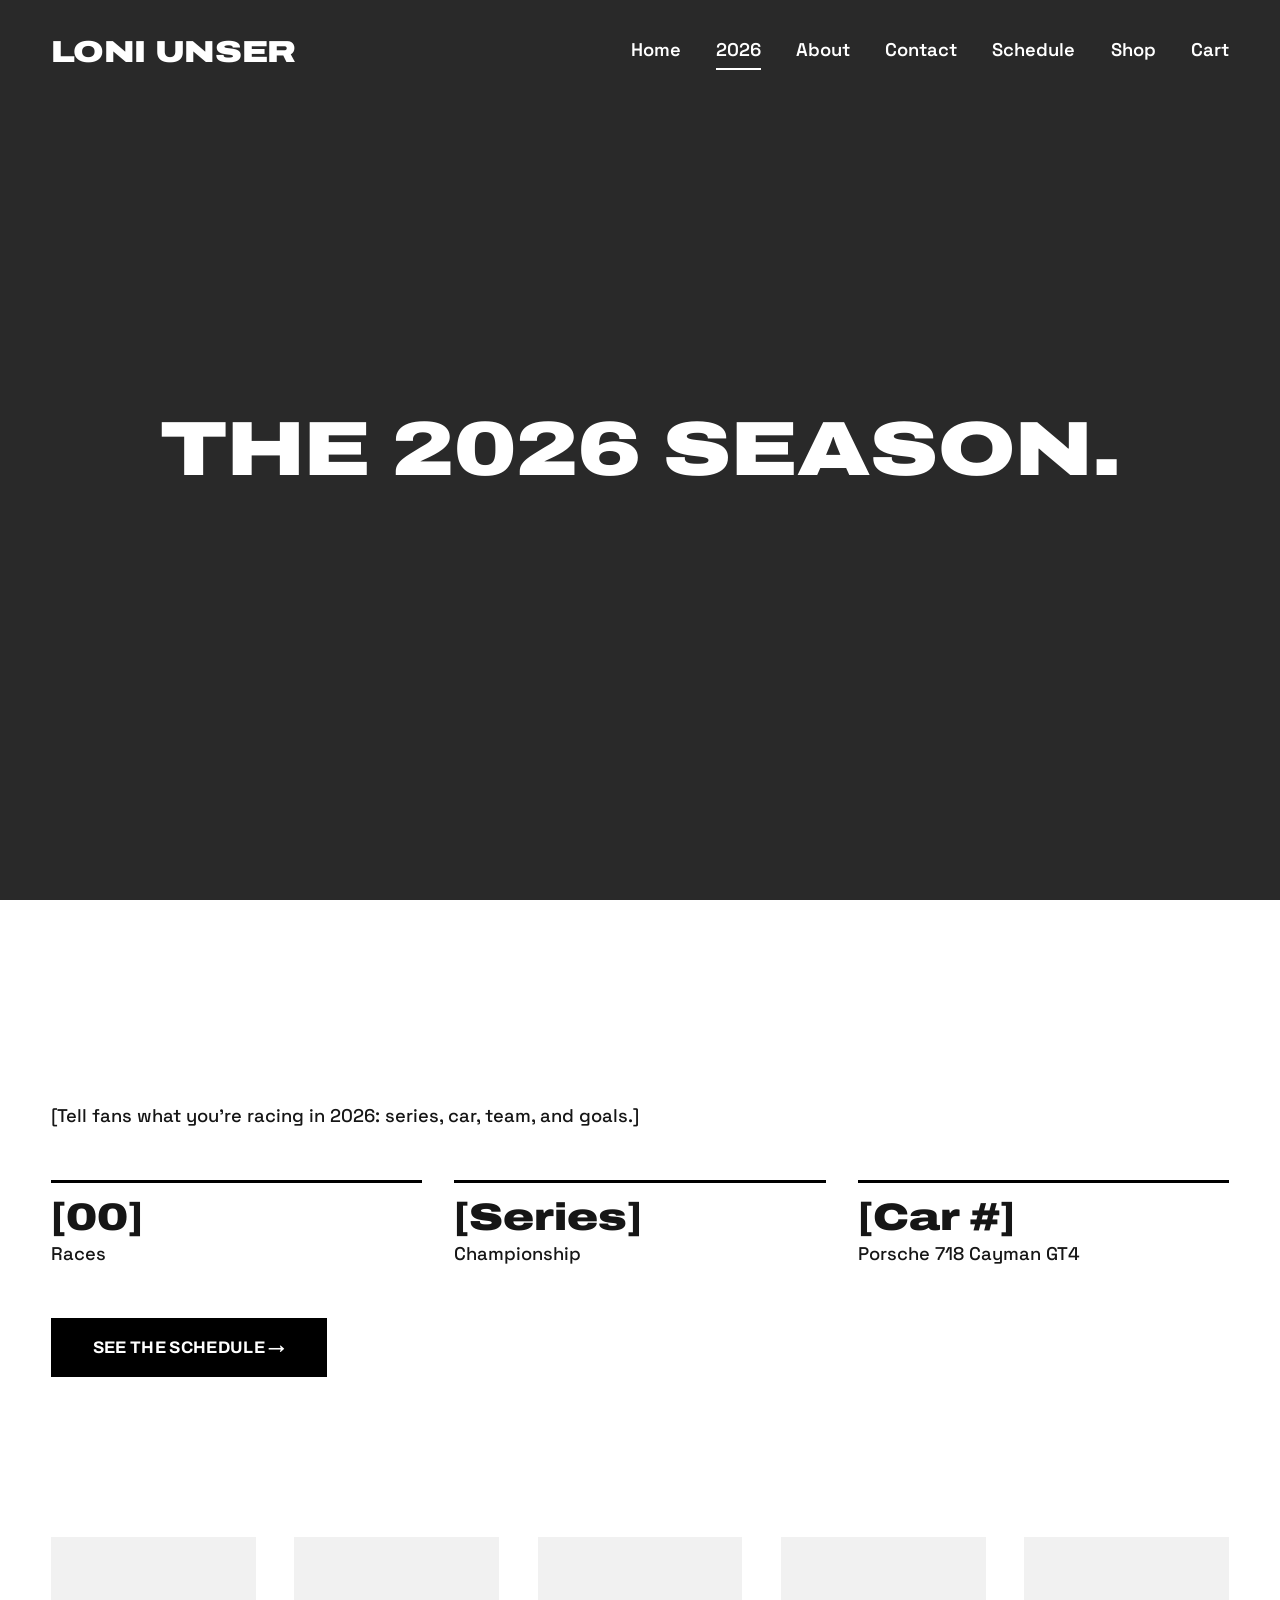
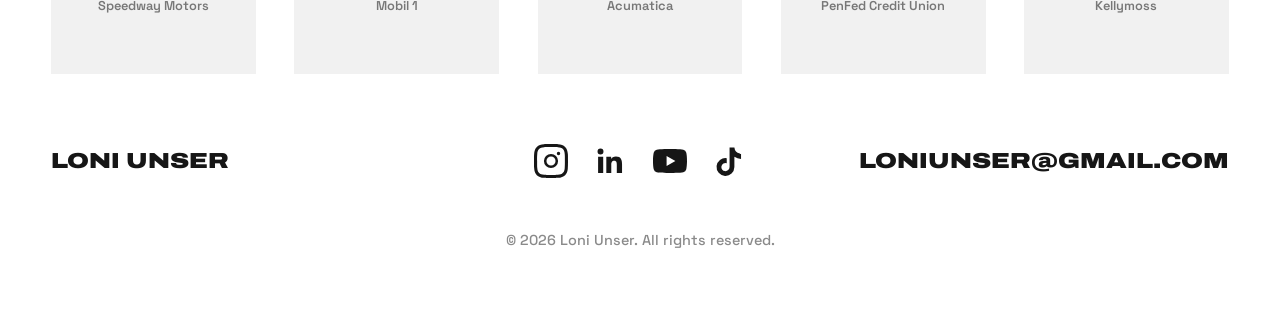
==== 2026.html @ 765972a6 "Redesign to match existing site: B&W editorial style, multi-page, sponsors, schedule Co-Authored-By:" ====
<!doctype html><html lang="en"><head><meta charset="utf-8"><meta name="viewport" content="width=device-width,initial-scale=1"><title>2026 — Loni Unser</title><meta name="description" content="Loni Unser: professional sports car racing driver. Schedule, story, partners and official merch."><link rel="preconnect" href="https://fonts.googleapis.com"><link rel="preconnect" href="https://fonts.gstatic.com" crossorigin><link href="https://fonts.googleapis.com/css2?family=Archivo:wdth,wght@125,900&family=Space+Grotesk:wght@500;600;700&display=swap" rel="stylesheet"><link rel="stylesheet" href="styles.css"></head><body class="on-photo"><main>
<section class="hero"><img class="photo" src="assets/2026-hero.jpg" alt="Loni's 2026 race car"><h1>The 2026 season.</h1></section>
<section class="page"><p>[Tell fans what you're racing in 2026: series, car, team, and goals.]</p>
<div class="facts"><div><b>[00]</b>Races</div><div><b>[Series]</b>Championship</div><div><b>[Car #]</b>Porsche 718 Cayman GT4</div></div>
<a class="cta" href="schedule.html">See the schedule →</a></section></main>
<script src="layout.js"></script></body></html>
---- styles.css ----
:root{--ink:#161616;--bg:#fff;--gray:#8a8a8a;--line:#e4e4e4}
*{box-sizing:border-box;margin:0}
html{scroll-behavior:smooth}
body{font:500 1.15rem/1.75 "Space Grotesk",system-ui,sans-serif;color:var(--ink);background:var(--bg);-webkit-font-smoothing:antialiased}
h1,h2,h3,.logo,.big,.cta,.price{font-family:"Archivo",Impact,sans-serif;font-stretch:125%;font-weight:900;text-transform:uppercase;line-height:1.05}
a{color:inherit}
img{max-width:100%;display:block}
.pad{padding:0 4vw}
/* header */
.site-header{position:absolute;inset:0 0 auto 0;z-index:5;display:flex;justify-content:space-between;align-items:center;padding:34px 4vw}
.logo{font-size:1.9rem;text-decoration:none;letter-spacing:-.01em}
.site-header nav{display:flex;gap:2.2rem}
.site-header nav a{text-decoration:none;font-weight:600;font-size:1.15rem;padding-bottom:2px;border-bottom:2px solid transparent}
.site-header nav a:hover,.site-header nav a[aria-current]{border-color:currentColor}
.on-photo .site-header{color:#fff}
.burger{display:none;background:0;border:0;font:inherit;font-weight:700;color:inherit;cursor:pointer}
/* photos, always black & white */
.photo,.ph{filter:grayscale(1) contrast(1.1);background:#cfcfcf;object-fit:cover;width:100%}
.ph{display:grid;place-items:center;color:#777;font:600 .8rem "Space Grotesk";text-align:center;padding:1rem;filter:none}
.frame{aspect-ratio:3/4}
/* marquee */
.marquee{overflow:hidden;white-space:nowrap;margin-top:min(17vh,150px)}
.marquee div{display:inline-block;animation:slide 22s linear infinite}
.marquee span{font:900 clamp(5rem,14vw,13rem)/1 "Archivo",Impact,sans-serif;font-stretch:125%;text-transform:uppercase;padding-right:.4em}
@keyframes slide{to{transform:translateX(-50%)}}
/* home */
.home{display:grid;grid-template-columns:1fr 1fr;align-items:end;gap:4vw;padding:0 4vw 90px;margin-top:-4vw}
.home p{font-size:1.2rem;align-self:end}
.home .frame{width:min(100%,460px);justify-self:center}
/* about */
.about{display:grid;grid-template-columns:1fr 1fr;gap:5vw;padding:min(24vh,200px) 4vw 100px;align-items:start}
.about .frame{width:min(100%,600px);justify-self:center;margin-top:7rem}
.about h1{font-size:clamp(2.4rem,4.4vw,4rem);margin-bottom:3rem}
.about p{max-width:36em;margin-bottom:1.5rem}
/* page hero */
.hero{position:relative;height:100svh;min-height:520px;display:grid;place-items:center;color:#fff;background:#222;overflow:hidden}
.hero .photo,.hero .ph{position:absolute;inset:0;height:100%;filter:grayscale(1) brightness(.6)}
.hero .ph{background:#444;color:transparent}
.hero h1{position:relative;font-size:clamp(2.4rem,6vw,5.5rem);text-transform:uppercase}
/* schedule */
.event{display:grid;grid-template-columns:1fr 1fr;gap:5vw;align-items:center;padding:70px 4vw;border-bottom:1px solid var(--line)}
.event svg{overflow:visible;width:100%;max-width:640px;justify-self:center;fill:none;stroke:var(--ink);stroke-width:9;stroke-linejoin:round;stroke-linecap:round}
.event h2{font-size:clamp(1.8rem,3.2vw,3rem);margin-bottom:1.6rem}
.event p{margin-bottom:1.4rem}
.cta{display:inline-block;background:#000;color:#fff;padding:1.3rem 2.6rem;text-decoration:none;font-size:1.05rem;border:0;cursor:pointer;font-stretch:100%;font-weight:700;letter-spacing:.02em;transition:background .2s}
.cta:hover{background:#444}
.cta.alt{background:#fff;color:#000;border:2px solid #000}
.cta.alt:hover{background:#000;color:#fff}
/* generic page */
.page{padding:min(24vh,200px) 4vw 100px;max-width:1300px}
.page h1{font-size:clamp(2.4rem,5vw,4.4rem);margin-bottom:2.5rem}
.page p{max-width:36em;margin-bottom:1.4rem}
.facts{display:grid;grid-template-columns:repeat(auto-fit,minmax(200px,1fr));gap:2rem;margin:3rem 0}
.facts div{border-top:3px solid #000;padding-top:.8rem}
.facts b{display:block;font:900 2.4rem "Archivo";font-stretch:125%}
/* shop */
.grid{display:grid;grid-template-columns:repeat(auto-fill,minmax(260px,1fr));gap:2.5rem 2rem;margin-top:2rem}
.product .frame{aspect-ratio:1;margin-bottom:1rem}
.product h3{font-size:1.1rem;font-stretch:100%}
.product p{margin:0;color:var(--gray)}
.soon{display:inline-block;font-size:.75rem;letter-spacing:.12em;text-transform:uppercase;border:1.5px solid #000;padding:2px 10px;margin-top:.4rem}
form.stack{display:grid;gap:1rem;max-width:520px;margin-top:2rem}
input,textarea{font:inherit;padding:1rem;border:2px solid #000;background:#fff;width:100%;border-radius:0}
.row{display:flex;gap:.8rem;max-width:560px}
.msg{min-height:1.6em;margin-top:.6rem}
/* footer */
.site-footer{padding:0 4vw 70px}
.sponsors{display:grid;grid-template-columns:repeat(5,1fr);gap:3vw;align-items:center;padding:60px 0 0}
.sponsors div{aspect-ratio:3/2;display:grid;place-items:center}
.sponsors img{max-height:100%;object-fit:contain}
.sponsors .ph{background:#f1f1f1;width:100%;height:100%;font-size:.8rem}
.foot{display:grid;grid-template-columns:1fr auto 1fr;align-items:center;padding:70px 0 50px;gap:2rem}
.foot .big{font-size:clamp(1rem,1.7vw,1.6rem)}
.foot .big:last-child{text-align:right;text-decoration:none;white-space:nowrap}
.foot .big:first-child{text-align:left}
.social{display:flex;gap:1.6rem}
.social a{display:grid;place-items:center}
.social svg{width:34px;height:34px;fill:currentColor}
.legal{color:var(--gray);font-size:.9rem;text-align:center}
.reveal{opacity:0;transform:translateY(24px);transition:opacity .7s,transform .7s}.reveal.in{opacity:1;transform:none}
@media(max-width:820px){
 .foot .big:last-child{white-space:normal;font-size:1.1rem}
 body{font-size:1.05rem}
 .site-header{padding:22px 5vw}.logo{font-size:1.4rem}
 .burger{display:block}
 .site-header nav{display:none;position:absolute;top:100%;left:0;right:0;flex-direction:column;gap:1rem;background:#fff;color:#000;padding:1.5rem 5vw 2rem;border-bottom:2px solid #000}
 .site-header nav.open{display:flex}
 .home,.about,.event{grid-template-columns:1fr}
 .about .frame{margin-top:0}
 .sponsors{grid-template-columns:repeat(2,1fr)}
 .foot{grid-template-columns:1fr;text-align:center}.foot .big:first-child,.foot .big:last-child{text-align:center}.social{justify-content:center}
 .row{flex-direction:column}
}
@media(prefers-reduced-motion:reduce){*{animation:none!important;transition:none!important}}
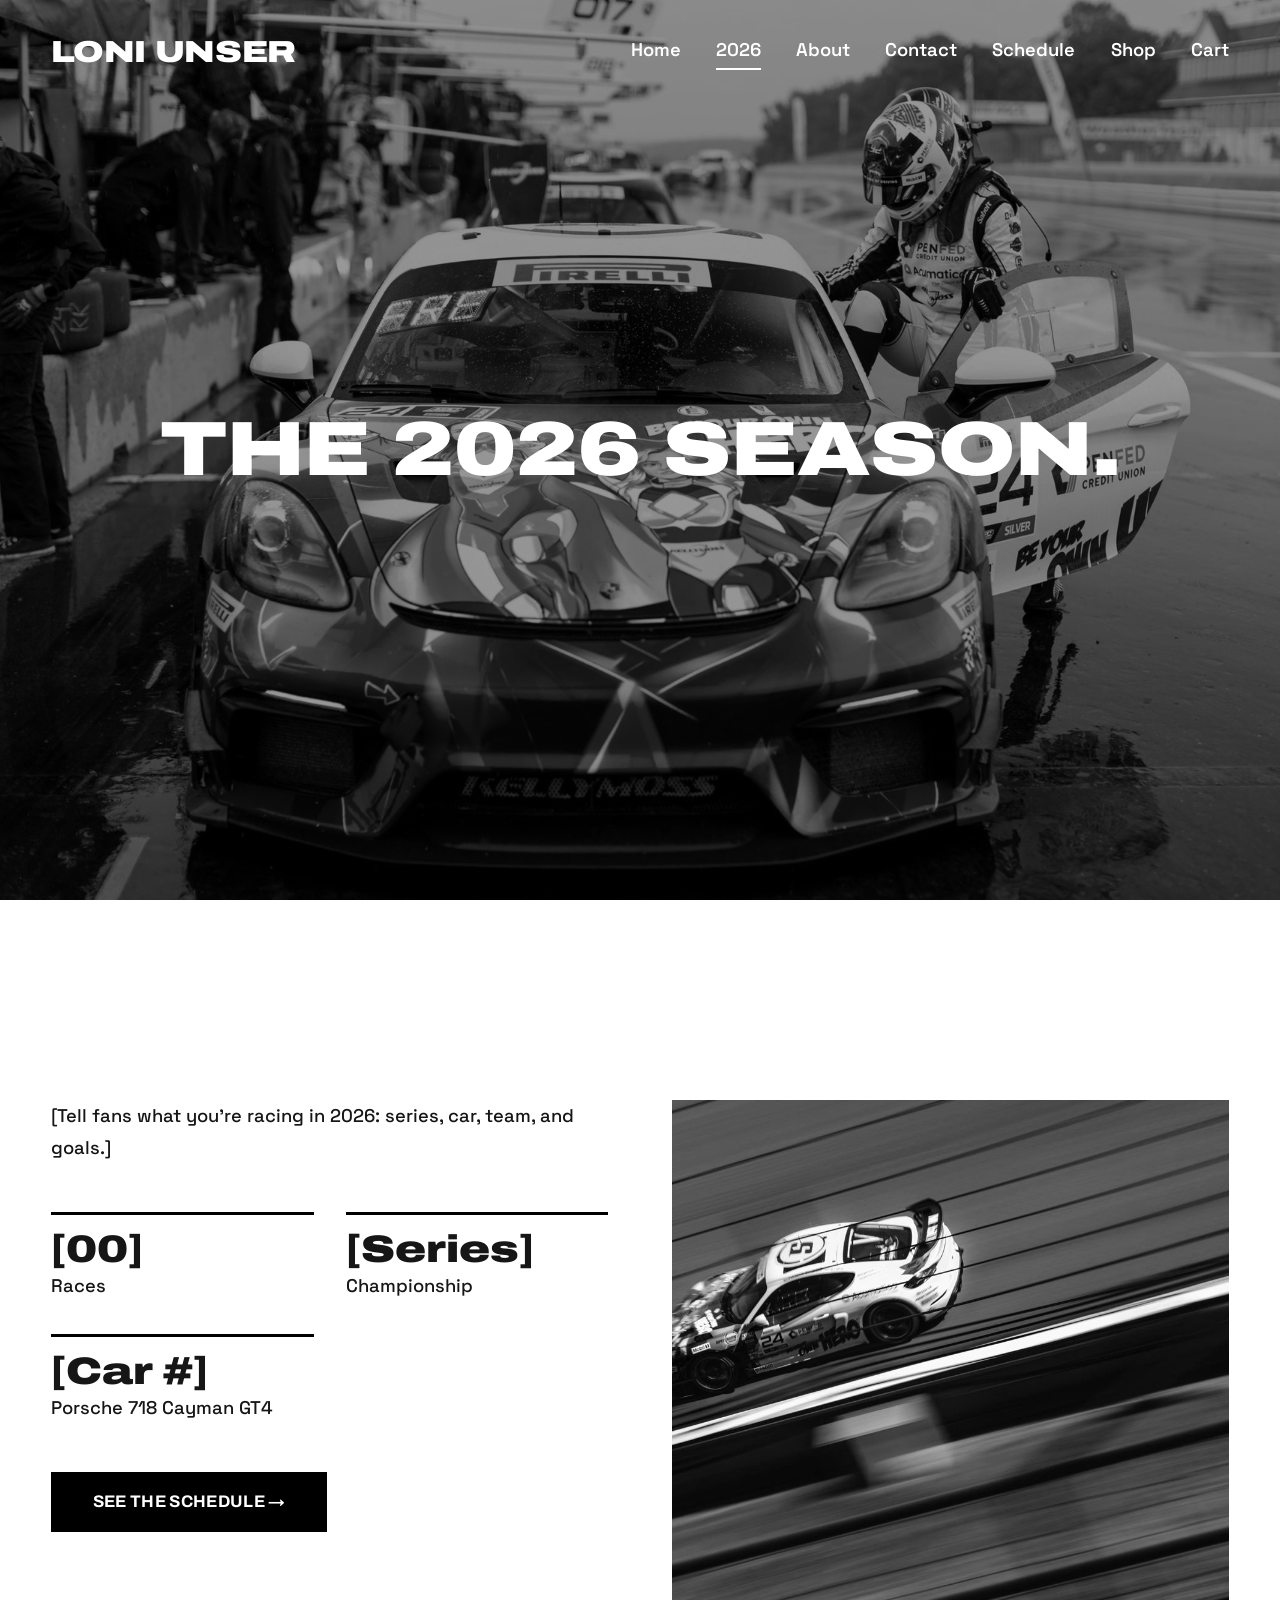
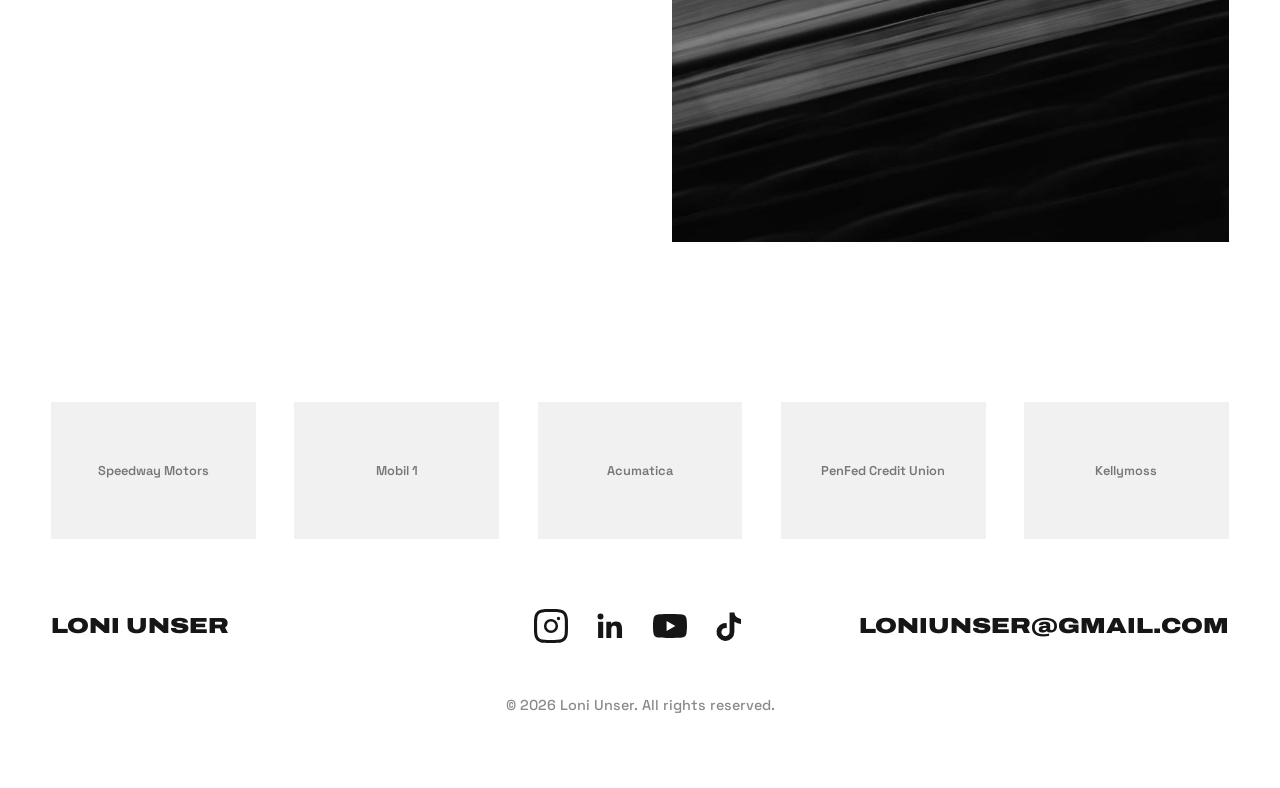
==== commit 02838063: "Add photos, gallery with lightbox, photo layouts for 2026 and contact Co-Authored-By: Claude Sonnet " ====
--- a/2026.html
+++ b/2026.html
@@ -1,6 +1,6 @@
 <!doctype html><html lang="en"><head><meta charset="utf-8"><meta name="viewport" content="width=device-width,initial-scale=1"><title>2026 — Loni Unser</title><meta name="description" content="Loni Unser: professional sports car racing driver. Schedule, story, partners and official merch."><link rel="preconnect" href="https://fonts.googleapis.com"><link rel="preconnect" href="https://fonts.gstatic.com" crossorigin><link href="https://fonts.googleapis.com/css2?family=Archivo:wdth,wght@125,900&family=Space+Grotesk:wght@500;600;700&display=swap" rel="stylesheet"><link rel="stylesheet" href="styles.css"></head><body class="on-photo"><main>
 <section class="hero"><img class="photo" src="assets/2026-hero.jpg" alt="Loni's 2026 race car"><h1>The 2026 season.</h1></section>
-<section class="page"><p>[Tell fans what you're racing in 2026: series, car, team, and goals.]</p>
+<section class="page split"><div><p>[Tell fans what you're racing in 2026: series, car, team, and goals.]</p>
 <div class="facts"><div><b>[00]</b>Races</div><div><b>[Series]</b>Championship</div><div><b>[Car #]</b>Porsche 718 Cayman GT4</div></div>
-<a class="cta" href="schedule.html">See the schedule →</a></section></main>
+<a class="cta" href="schedule.html">See the schedule →</a></div><img class="photo frame" src="assets/g11.jpg" alt="The number 24 car at speed"></section></main>
 <script src="layout.js"></script></body></html>
--- a/styles.css
+++ b/styles.css
@@ -92,3 +92,19 @@
  .row{flex-direction:column}
 }
 @media(prefers-reduced-motion:reduce){*{animation:none!important;transition:none!important}}
+/* gallery */
+.gallery-sec{padding:40px 4vw 80px}
+.gallery-sec h2{font-size:clamp(2rem,4vw,3.4rem);margin-bottom:2rem}
+.gallery{columns:3;column-gap:14px}
+.gi{display:block;width:100%;margin:0 0 14px;padding:0;border:0;background:#ddd;cursor:zoom-in;break-inside:avoid}
+.gi img{transition:filter .4s,transform .4s}
+.gi:hover img,.gi:focus-visible img{filter:none;transform:scale(1.02)}
+.gi{overflow:hidden}
+.lightbox{position:fixed;inset:0;z-index:20;background:rgba(0,0,0,.94);display:grid;place-items:center;padding:4vw;cursor:zoom-out}
+.lightbox[hidden]{display:none}
+.lightbox img{max-width:100%;max-height:92vh;object-fit:contain;filter:none}
+.lightbox button{position:absolute;top:14px;right:22px;background:0;border:0;color:#fff;font-size:2.6rem;cursor:pointer;line-height:1}
+/* page with photo */
+.split{display:grid;grid-template-columns:1fr 1fr;gap:5vw;align-items:start;max-width:none}
+.split .photo{position:sticky;top:30px}
+@media(max-width:820px){.gallery{columns:2;column-gap:10px}.gi{margin-bottom:10px}.split{grid-template-columns:1fr}.split .photo{position:static}}
